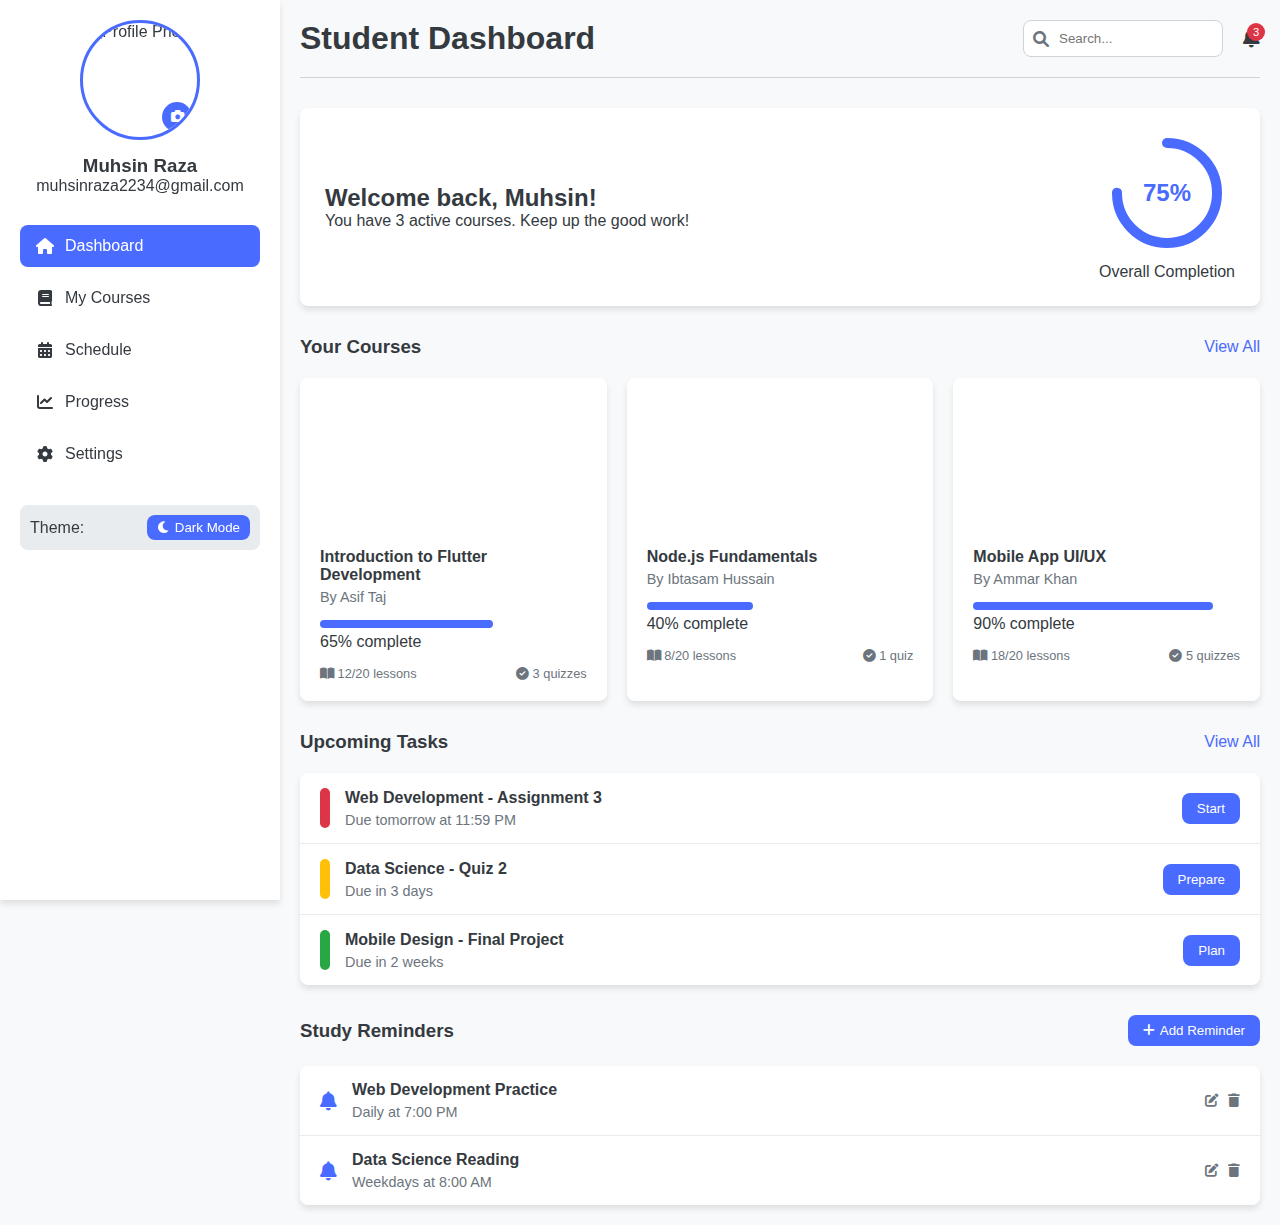
==== index.html @ 2ef0498f "first commit" ====
<!DOCTYPE html>
<html lang="en">
<head>
    <meta charset="UTF-8">
    <meta name="viewport" content="width=device-width, initial-scale=1.0">
    <title>EduTrack - Student Dashboard</title>
    <link rel="stylesheet" href="https://cdnjs.cloudflare.com/ajax/libs/font-awesome/6.0.0-beta3/css/all.min.css">
    <link rel="stylesheet" href="styles.css">
</head>
<body>
    <div class="dashboard-container">
        <!-- Sidebar Navigation -->
        <aside class="sidebar">
            <div class="sidebar-header">
                <div class="profile-section">
                    <div class="profile-photo-container">
                        <img id="profile-photo" src="https://upload.wikimedia.org/wikipedia/commons/thumb/b/b5/Windows_10_Default_Profile_Picture.svg/2048px-Windows_10_Default_Profile_Picture.svg.png" alt="Profile Photo">
                        <input type="file" id="photo-upload" accept="image/*" style="display: none;">
                        <button id="upload-btn" class="upload-btn"><i class="fas fa-camera"></i></button>
                    </div>
                    <h3 id="student-name">Muhsin Raza</h3>
                    <p id="student-email">muhsinraza2234@gmail.com</p>
                </div>
            </div>
            <nav class="sidebar-nav">
                <ul>
                    <li class="active"><a href="#"><i class="fas fa-home"></i> Dashboard</a></li>
                    <li><a href="#"><i class="fas fa-book"></i> My Courses</a></li>
                    <li><a href="#"><i class="fas fa-calendar-alt"></i> Schedule</a></li>
                    <li><a href="#"><i class="fas fa-chart-line"></i> Progress</a></li>
                    <li><a href="#"><i class="fas fa-cog"></i> Settings</a></li>
                </ul>
            </nav>
            <div class="theme-switcher">
                <span>Theme:</span>
                <button id="theme-toggle" class="theme-toggle-btn">
                    <i class="fas fa-moon"></i> Dark Mode
                </button>
            </div>
        </aside>

        <!-- Main Content Area -->
        <main class="main-content">
            <header class="main-header">
                <h1>Student Dashboard</h1>
                <div class="header-actions">
                    <div class="search-box">
                        <input type="text" placeholder="Search...">
                        <i class="fas fa-search"></i>
                    </div>
                    <div class="notification-bell">
                        <i class="fas fa-bell"></i>
                        <span class="notification-count">3</span>
                    </div>
                </div>
            </header>

            <div class="dashboard-content">
                <!-- Welcome Banner -->
                <section class="welcome-banner">
                    <div class="welcome-text">
                        <h2>Welcome back, Muhsin!</h2>
                        <p>You have 3 active courses. Keep up the good work!</p>
                    </div>
                    <div class="overall-progress">
                        <div class="progress-circle" data-progress="75">
                            <svg class="progress-ring" width="120" height="120">
                                <circle class="progress-ring-circle" stroke-width="10" fill="transparent" r="50" cx="60" cy="60"/>
                            </svg>
                            <div class="progress-text">75%</div>
                        </div>
                        <p>Overall Completion</p>
                    </div>
                </section>

                <!-- Enrolled Courses Section -->
                <section class="courses-section">
                    <div class="section-header">
                        <h3>Your Courses</h3>
                        <a href="#" class="view-all">View All</a>
                    </div>
                    <div class="courses-grid">
                        <div class="course-card">
                            <div class="course-image" style="background-image: url('https://learnonline.pk/wp-content/uploads/2024/02/Flutter-Course-by-asif-taj.png')"></div>
                            <div class="course-info">
                                <h4>Introduction to Flutter Development</h4>
                                <p class="instructor">By Asif Taj</p>
                                <div class="progress-container">
                                    <div class="progress-bar" style="width: 65%"></div>
                                    <span>65% complete</span>
                                </div>
                                <div class="course-stats">
                                    <span><i class="fas fa-book-open"></i> 12/20 lessons</span>
                                    <span><i class="fas fa-check-circle"></i> 3 quizzes</span>
                                </div>
                            </div>
                        </div>
                        <div class="course-card">
                            <div class="course-image" style="background-image: url('https://www.digitalotters.com/wp-content/uploads/2024/06/Node.js-Logo.webp')"></div>
                            <div class="course-info">
                                <h4>Node.js Fundamentals</h4>
                                <p class="instructor">By Ibtasam Hussain</p>
                                <div class="progress-container">
                                    <div class="progress-bar" style="width: 40%"></div>
                                    <span>40% complete</span>
                                </div>
                                <div class="course-stats">
                                    <span><i class="fas fa-book-open"></i> 8/20 lessons</span>
                                    <span><i class="fas fa-check-circle"></i> 1 quiz</span>
                                </div>
                            </div>
                        </div>
                        <div class="course-card">
                            <div class="course-image" style="background-image: url('https://miro.medium.com/v2/resize:fit:1100/format:webp/1*1xzUd1enzX3l-S4S26iKxA.png')"></div>
                            <div class="course-info">
                                <h4>Mobile App UI/UX</h4>
                                <p class="instructor">By Ammar Khan</p>
                                <div class="progress-container">
                                    <div class="progress-bar" style="width: 90%"></div>
                                    <span>90% complete</span>
                                </div>
                                <div class="course-stats">
                                    <span><i class="fas fa-book-open"></i> 18/20 lessons</span>
                                    <span><i class="fas fa-check-circle"></i> 5 quizzes</span>
                                </div>
                            </div>
                        </div>
                    </div>
                </section>

                <!-- Upcoming Tasks Section -->
                <section class="tasks-section">
                    <div class="section-header">
                        <h3>Upcoming Tasks</h3>
                        <a href="#" class="view-all">View All</a>
                    </div>
                    <div class="tasks-list">
                        <div class="task-item">
                            <div class="task-priority high"></div>
                            <div class="task-details">
                                <h4>Web Development - Assignment 3</h4>
                                <p>Due tomorrow at 11:59 PM</p>
                            </div>
                            <button class="task-action">Start</button>
                        </div>
                        <div class="task-item">
                            <div class="task-priority medium"></div>
                            <div class="task-details">
                                <h4>Data Science - Quiz 2</h4>
                                <p>Due in 3 days</p>
                            </div>
                            <button class="task-action">Prepare</button>
                        </div>
                        <div class="task-item">
                            <div class="task-priority low"></div>
                            <div class="task-details">
                                <h4>Mobile Design - Final Project</h4>
                                <p>Due in 2 weeks</p>
                            </div>
                            <button class="task-action">Plan</button>
                        </div>
                    </div>
                </section>

                <!-- Study Reminders Section -->
                <section class="reminders-section">
                    <div class="section-header">
                        <h3>Study Reminders</h3>
                        <button id="add-reminder" class="add-btn"><i class="fas fa-plus"></i> Add Reminder</button>
                    </div>
                    <div class="reminders-list">
                        <div class="reminder-item">
                            <i class="fas fa-bell reminder-icon"></i>
                            <div class="reminder-details">
                                <h4>Web Development Practice</h4>
                                <p>Daily at 7:00 PM</p>
                            </div>
                            <div class="reminder-actions">
                                <button class="edit-btn"><i class="fas fa-edit"></i></button>
                                <button class="delete-btn"><i class="fas fa-trash"></i></button>
                            </div>
                        </div>
                        <div class="reminder-item">
                            <i class="fas fa-bell reminder-icon"></i>
                            <div class="reminder-details">
                                <h4>Data Science Reading</h4>
                                <p>Weekdays at 8:00 AM</p>
                            </div>
                            <div class="reminder-actions">
                                <button class="edit-btn"><i class="fas fa-edit"></i></button>
                                <button class="delete-btn"><i class="fas fa-trash"></i></button>
                            </div>
                        </div>
                    </div>
                </section>
            </div>
        </main>
    </div>

    <!-- Add Reminder Modal -->
    <div id="reminder-modal" class="modal">
        <div class="modal-content">
            <span class="close-modal">&times;</span>
            <h3>Add New Reminder</h3>
            <form id="reminder-form">
                <div class="form-group">
                    <label for="reminder-title">Title</label>
                    <input type="text" id="reminder-title" required>
                </div>
                <div class="form-group">
                    <label for="reminder-time">Time</label>
                    <input type="time" id="reminder-time" required>
                </div>
                <div class="form-group">
                    <label for="reminder-days">Repeat</label>
                    <select id="reminder-days">
                        <option value="once">Once</option>
                        <option value="daily">Daily</option>
                        <option value="weekdays">Weekdays</option>
                        <option value="weekly">Weekly</option>
                    </select>
                </div>
                <button type="submit" class="submit-btn">Save Reminder</button>
            </form>
        </div>
    </div>

    <script src="script.js"></script>
</body>
</html>
---- styles.css ----
/* Base Styles */
:root {
    --primary-color: #4a6bff;
    --secondary-color: #6c757d;
    --success-color: #28a745;
    --danger-color: #dc3545;
    --warning-color: #ffc107;
    --info-color: #17a2b8;
    --light-color: #f8f9fa;
    --dark-color: #343a40;
    --white: #ffffff;
    --gray-light: #e9ecef;
    --gray-medium: #ced4da;
    --gray-dark: #6c757d;
    --sidebar-width: 280px;
    --header-height: 80px;
    --border-radius: 8px;
    --box-shadow: 0 4px 6px rgba(0, 0, 0, 0.1);
    --transition: all 0.3s ease;
}

/* Dark Theme Variables */
[data-theme="dark"] {
    --primary-color: #5d7aff;
    --secondary-color: #6c757d;
    --light-color: #343a40;
    --dark-color: #f8f9fa;
    --white: #212529;
    --gray-light: #495057;
    --gray-medium: #6c757d;
    --gray-dark: #e9ecef;
    --box-shadow: 0 4px 6px rgba(0, 0, 0, 0.3);
}

* {
    margin: 0;
    padding: 0;
    box-sizing: border-box;
    font-family: 'Segoe UI', Tahoma, Geneva, Verdana, sans-serif;
}

body {
    background-color: var(--light-color);
    color: var(--dark-color);
    transition: var(--transition);
}

.dashboard-container {
    display: flex;
    min-height: 100vh;
}

/* Sidebar Styles */
.sidebar {
    width: var(--sidebar-width);
    background-color: var(--white);
    color: var(--dark-color);
    padding: 20px;
    box-shadow: var(--box-shadow);
    transition: var(--transition);
    position: fixed;
    height: 100vh;
    z-index: 100;
}

.sidebar-header {
    margin-bottom: 30px;
}

.profile-section {
    text-align: center;
}

.profile-photo-container {
    position: relative;
    width: 120px;
    height: 120px;
    margin: 0 auto 15px;
    border-radius: 50%;
    overflow: hidden;
    border: 3px solid var(--primary-color);
}

#profile-photo {
    width: 100%;
    height: 100%;
    object-fit: cover;
}

.upload-btn {
    position: absolute;
    bottom: 5px;
    right: 5px;
    background-color: var(--primary-color);
    color: var(--white);
    border: none;
    width: 30px;
    height: 30px;
    border-radius: 50%;
    cursor: pointer;
    display: flex;
    align-items: center;
    justify-content: center;
    transition: var(--transition);
}

.upload-btn:hover {
    background-color: var(--dark-color);
}

.sidebar-nav ul {
    list-style: none;
}

.sidebar-nav li {
    margin-bottom: 10px;
}

.sidebar-nav a {
    display: flex;
    align-items: center;
    padding: 12px 15px;
    color: var(--dark-color);
    text-decoration: none;
    border-radius: var(--border-radius);
    transition: var(--transition);
}

.sidebar-nav a i {
    margin-right: 10px;
    width: 20px;
    text-align: center;
}

.sidebar-nav li.active a,
.sidebar-nav a:hover {
    background-color: var(--primary-color);
    color: var(--white);
}

.theme-switcher {
    margin-top: 30px;
    display: flex;
    align-items: center;
    justify-content: space-between;
    padding: 10px;
    background-color: var(--gray-light);
    border-radius: var(--border-radius);
}

.theme-toggle-btn {
    background-color: var(--primary-color);
    color: var(--white);
    border: none;
    padding: 5px 10px;
    border-radius: var(--border-radius);
    cursor: pointer;
    display: flex;
    align-items: center;
    transition: var(--transition);
}

.theme-toggle-btn i {
    margin-right: 5px;
}

.theme-toggle-btn:hover {
    opacity: 0.9;
}

/* Main Content Styles */
.main-content {
    flex: 1;
    margin-left: var(--sidebar-width);
    padding: 20px;
    transition: var(--transition);
}

.main-header {
    display: flex;
    justify-content: space-between;
    align-items: center;
    margin-bottom: 30px;
    padding-bottom: 20px;
    border-bottom: 1px solid var(--gray-medium);
}

.header-actions {
    display: flex;
    align-items: center;
    gap: 20px;
}

.search-box {
    position: relative;
}

.search-box input {
    padding: 10px 15px 10px 35px;
    border-radius: var(--border-radius);
    border: 1px solid var(--gray-medium);
    background-color: var(--white);
    color: var(--dark-color);
    width: 200px;
    transition: var(--transition);
}

.search-box i {
    position: absolute;
    left: 10px;
    top: 50%;
    transform: translateY(-50%);
    color: var(--gray-dark);
}

.notification-bell {
    position: relative;
    cursor: pointer;
}

.notification-bell i {
    font-size: 1.2rem;
    color: var(--dark-color);
}

.notification-count {
    position: absolute;
    top: -5px;
    right: -5px;
    background-color: var(--danger-color);
    color: var(--white);
    border-radius: 50%;
    width: 18px;
    height: 18px;
    font-size: 0.7rem;
    display: flex;
    align-items: center;
    justify-content: center;
}

/* Dashboard Content Sections */
.welcome-banner {
    display: flex;
    justify-content: space-between;
    align-items: center;
    background-color: var(--white);
    padding: 25px;
    border-radius: var(--border-radius);
    margin-bottom: 30px;
    box-shadow: var(--box-shadow);
}

.overall-progress {
    text-align: center;
}

.progress-circle {
    position: relative;
    width: 120px;
    height: 120px;
    margin: 0 auto 10px;
}

.progress-ring circle {
    stroke: var(--primary-color);
    stroke-linecap: round;
    transform: rotate(-90deg);
    transform-origin: 50% 50%;
    transition: stroke-dashoffset 0.5s ease;
}

.progress-text {
    position: absolute;
    top: 50%;
    left: 50%;
    transform: translate(-50%, -50%);
    font-size: 1.5rem;
    font-weight: bold;
    color: var(--primary-color);
}

.section-header {
    display: flex;
    justify-content: space-between;
    align-items: center;
    margin-bottom: 20px;
}

.view-all {
    color: var(--primary-color);
    text-decoration: none;
    font-weight: 500;
    transition: var(--transition);
}

.view-all:hover {
    text-decoration: underline;
}

.add-btn {
    background-color: var(--primary-color);
    color: var(--white);
    border: none;
    padding: 8px 15px;
    border-radius: var(--border-radius);
    cursor: pointer;
    display: flex;
    align-items: center;
    gap: 5px;
    transition: var(--transition);
}

.add-btn:hover {
    opacity: 0.9;
}

/* Courses Grid */
.courses-grid {
    display: grid;
    grid-template-columns: repeat(auto-fill, minmax(300px, 1fr));
    gap: 20px;
    margin-bottom: 30px;
}

.course-card {
    background-color: var(--white);
    border-radius: var(--border-radius);
    overflow: hidden;
    box-shadow: var(--box-shadow);
    transition: var(--transition);
}

.course-card:hover {
    transform: translateY(-5px);
    box-shadow: 0 10px 20px rgba(0, 0, 0, 0.1);
}

.course-image {
    height: 150px;
    background-size: cover;
    background-position: center;
}

.course-info {
    padding: 20px;
}

.course-info h4 {
    margin-bottom: 5px;
    color: var(--dark-color);
}

.instructor {
    color: var(--gray-dark);
    font-size: 0.9rem;
    margin-bottom: 15px;
}

.progress-container {
    margin-bottom: 15px;
}

.progress-bar {
    height: 8px;
    background-color: var(--primary-color);
    border-radius: 4px;
    margin-bottom: 5px;
}

.course-stats {
    display: flex;
    justify-content: space-between;
    color: var(--gray-dark);
    font-size: 0.8rem;
}

/* Tasks List */
.tasks-list {
    background-color: var(--white);
    border-radius: var(--border-radius);
    overflow: hidden;
    box-shadow: var(--box-shadow);
    margin-bottom: 30px;
}

.task-item {
    display: flex;
    align-items: center;
    padding: 15px 20px;
    border-bottom: 1px solid var(--gray-light);
    transition: var(--transition);
}

.task-item:last-child {
    border-bottom: none;
}

.task-item:hover {
    background-color: rgba(74, 107, 255, 0.05);
}

.task-priority {
    width: 10px;
    height: 40px;
    border-radius: 5px;
    margin-right: 15px;
}

.task-priority.high {
    background-color: var(--danger-color);
}

.task-priority.medium {
    background-color: var(--warning-color);
}

.task-priority.low {
    background-color: var(--success-color);
}

.task-details {
    flex: 1;
}

.task-details h4 {
    margin-bottom: 5px;
    color: var(--dark-color);
}

.task-details p {
    color: var(--gray-dark);
    font-size: 0.9rem;
}

.task-action {
    background-color: var(--primary-color);
    color: var(--white);
    border: none;
    padding: 8px 15px;
    border-radius: var(--border-radius);
    cursor: pointer;
    transition: var(--transition);
}

.task-action:hover {
    opacity: 0.9;
}

/* Reminders List */
.reminders-list {
    background-color: var(--white);
    border-radius: var(--border-radius);
    overflow: hidden;
    box-shadow: var(--box-shadow);
}

.reminder-item {
    display: flex;
    align-items: center;
    padding: 15px 20px;
    border-bottom: 1px solid var(--gray-light);
}

.reminder-item:last-child {
    border-bottom: none;
}

.reminder-icon {
    color: var(--primary-color);
    font-size: 1.2rem;
    margin-right: 15px;
}

.reminder-details {
    flex: 1;
}

.reminder-details h4 {
    margin-bottom: 5px;
    color: var(--dark-color);
}

.reminder-details p {
    color: var(--gray-dark);
    font-size: 0.9rem;
}

.reminder-actions {
    display: flex;
    gap: 10px;
}

.edit-btn, .delete-btn {
    background: none;
    border: none;
    cursor: pointer;
    color: var(--gray-dark);
    transition: var(--transition);
}

.edit-btn:hover {
    color: var(--primary-color);
}

.delete-btn:hover {
    color: var(--danger-color);
}

/* Modal Styles */
.modal {
    display: none;
    position: fixed;
    top: 0;
    left: 0;
    width: 100%;
    height: 100%;
    background-color: rgba(0, 0, 0, 0.5);
    z-index: 1000;
    justify-content: center;
    align-items: center;
}

.modal-content {
    background-color: var(--white);
    padding: 25px;
    border-radius: var(--border-radius);
    width: 100%;
    max-width: 500px;
    position: relative;
}

.close-modal {
    position: absolute;
    top: 15px;
    right: 15px;
    font-size: 1.5rem;
    cursor: pointer;
    color: var(--gray-dark);
}

.close-modal:hover {
    color: var(--dark-color);
}

.form-group {
    margin-bottom: 20px;
}

.form-group label {
    display: block;
    margin-bottom: 8px;
    font-weight: 500;
    color: var(--dark-color);
}

.form-group input,
.form-group select {
    width: 100%;
    padding: 10px 15px;
    border-radius: var(--border-radius);
    border: 1px solid var(--gray-medium);
    background-color: var(--white);
    color: var(--dark-color);
}

.submit-btn {
    background-color: var(--primary-color);
    color: var(--white);
    border: none;
    padding: 10px 20px;
    border-radius: var(--border-radius);
    cursor: pointer;
    width: 100%;
    font-weight: 500;
    transition: var(--transition);
}

.submit-btn:hover {
    opacity: 0.9;
}

/* Responsive Styles */
@media (max-width: 992px) {
    .sidebar {
        width: 250px;
    }
    .main-content {
        margin-left: 250px;
    }
}

@media (max-width: 768px) {
    .dashboard-container {
        flex-direction: column;
    }
    .sidebar {
        width: 100%;
        height: auto;
        position: relative;
        padding: 15px;
    }
    .main-content {
        margin-left: 0;
        padding: 15px;
    }
    .courses-grid {
        grid-template-columns: 1fr;
    }
    .welcome-banner {
        flex-direction: column;
        text-align: center;
    }
    .overall-progress {
        margin-top: 20px;
    }
    .header-actions {
        gap: 10px;
    }
    .search-box input {
        width: 150px;
    }
}

@media (max-width: 576px) {
    .sidebar-nav a {
        padding: 10px;
        font-size: 0.9rem;
    }
    .theme-switcher {
        flex-direction: column;
        gap: 10px;
    }
    .main-header {
        flex-direction: column;
        align-items: flex-start;
        gap: 15px;
    }
    .header-actions {
        width: 100%;
        justify-content: space-between;
    }
    .search-box input {
        width: 100%;
    }
}
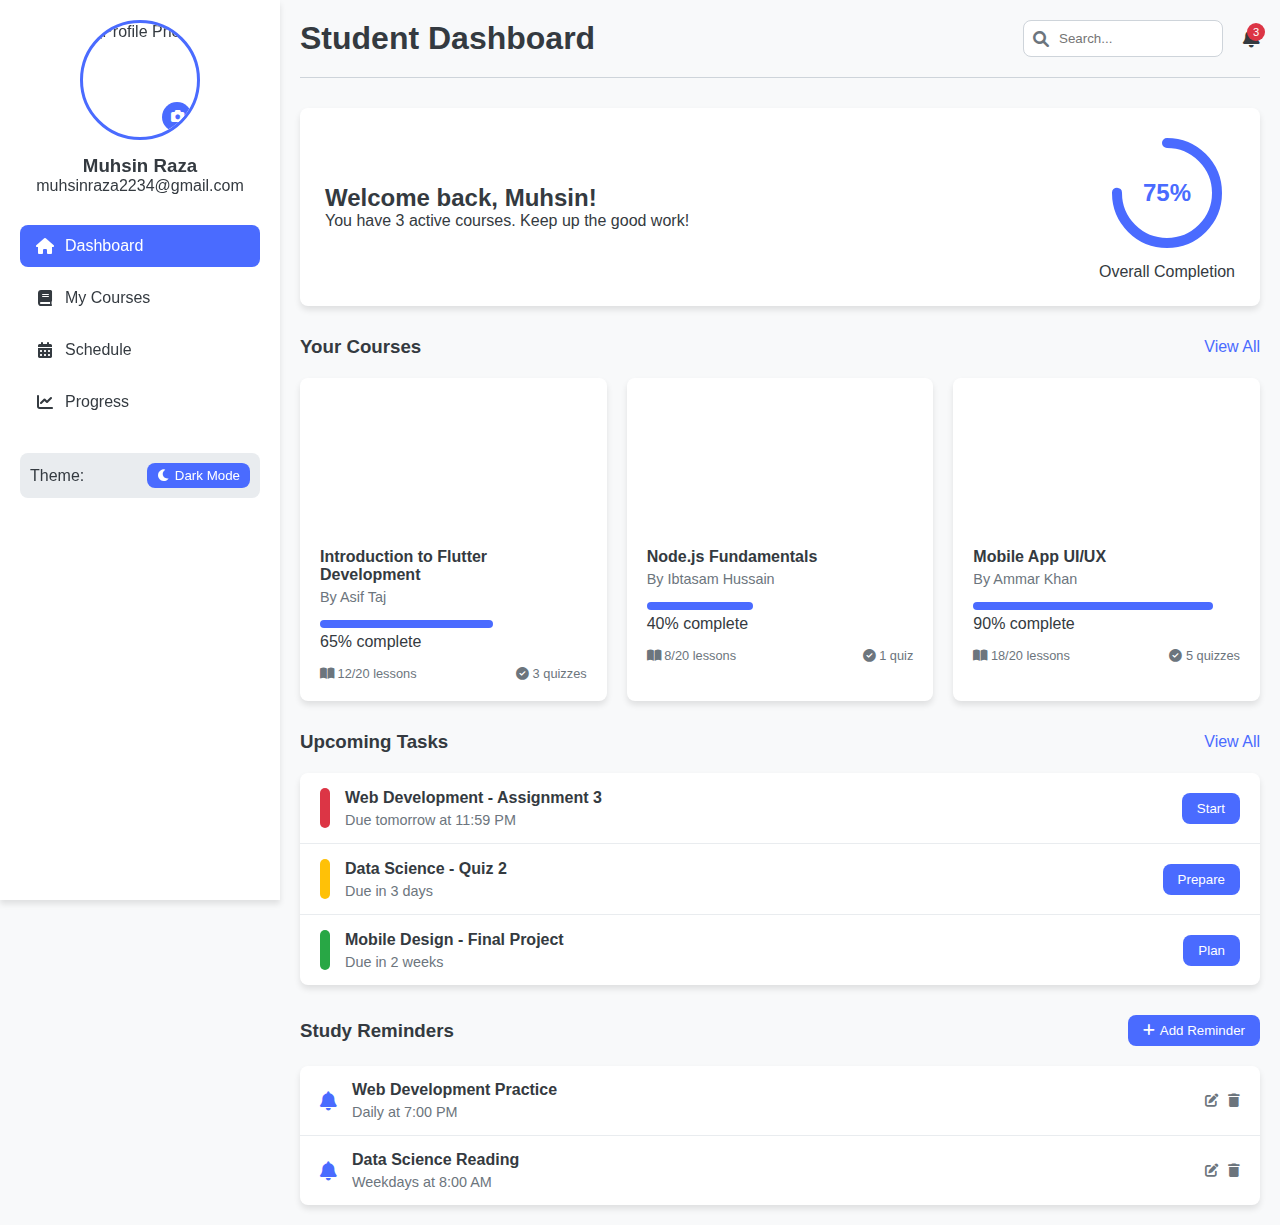
==== commit 63f746b4: "seperate pages for sidebar added." ====
--- a/index.html
+++ b/index.html
@@ -24,11 +24,11 @@
             </div>
             <nav class="sidebar-nav">
                 <ul>
-                    <li class="active"><a href="#"><i class="fas fa-home"></i> Dashboard</a></li>
-                    <li><a href="#"><i class="fas fa-book"></i> My Courses</a></li>
-                    <li><a href="#"><i class="fas fa-calendar-alt"></i> Schedule</a></li>
-                    <li><a href="#"><i class="fas fa-chart-line"></i> Progress</a></li>
-                    <li><a href="#"><i class="fas fa-cog"></i> Settings</a></li>
+                    <li class="active"><a href="index.html"><i class="fas fa-home"></i> Dashboard</a></li>
+                    <li><a href="courses.html"><i class="fas fa-book"></i> My Courses</a></li>
+                    <li><a href="schedule.html"><i class="fas fa-calendar-alt"></i> Schedule</a></li>
+                    <li><a href="progress.html"><i class="fas fa-chart-line"></i> Progress</a></li>
+                    <!-- <li><a href="settings.html"><i class="fas fa-cog"></i> Settings</a></li> -->
                 </ul>
             </nav>
             <div class="theme-switcher">
@@ -81,7 +81,7 @@
                     </div>
                     <div class="courses-grid">
                         <div class="course-card">
-                            <div class="course-image" style="background-image: url('https://learnonline.pk/wp-content/uploads/2024/02/Flutter-Course-by-asif-taj.png')"></div>
+                            <div class="course-image" style="background-image: url('https://miro.medium.com/v2/resize:fit:4800/format:webp/1*NI8AIcFsVNXmfkck_onwkg.png')"></div>
                             <div class="course-info">
                                 <h4>Introduction to Flutter Development</h4>
                                 <p class="instructor">By Asif Taj</p>
--- a/styles.css
+++ b/styles.css
@@ -643,3 +643,522 @@
         width: 100%;
     }
 }
+
+/* Progress Page - Enhanced Styles */
+.progress-overview {
+    margin-bottom: 2rem;
+}
+
+.overview-cards {
+    display: grid;
+    grid-template-columns: repeat(auto-fit, minmax(220px, 1fr));
+    gap: 1.5rem;
+    margin-bottom: 2.5rem;
+}
+
+.overview-card {
+    background-color: var(--white);
+    padding: 1.5rem;
+    border-radius: var(--border-radius);
+    box-shadow: var(--box-shadow);
+    display: flex;
+    align-items: center;
+    transition: all 0.3s cubic-bezier(0.25, 0.8, 0.25, 1);
+    border: 1px solid rgba(0, 0, 0, 0.05);
+}
+
+.overview-card:hover {
+    transform: translateY(-5px);
+    box-shadow: 0 10px 20px rgba(0, 0, 0, 0.1);
+}
+
+.overview-icon {
+    font-size: 1.5rem;
+    color: var(--primary-color);
+    margin-right: 1rem;
+    width: 3.5rem;
+    height: 3.5rem;
+    background-color: rgba(74, 107, 255, 0.08);
+    border-radius: 50%;
+    display: flex;
+    align-items: center;
+    justify-content: center;
+    flex-shrink: 0;
+}
+
+.overview-info h3 {
+    font-size: 0.95rem;
+    color: var(--gray-dark);
+    margin-bottom: 0.5rem;
+    font-weight: 500;
+}
+
+.big-number {
+    font-size: 2rem;
+    font-weight: 700;
+    color: var(--dark-color);
+    line-height: 1;
+}
+
+/* Charts Section - Enhanced */
+.progress-charts {
+    display: grid;
+    grid-template-columns: repeat(auto-fit, minmax(420px, 1fr));
+    gap: 1.5rem;
+    margin-bottom: 2.5rem;
+}
+
+.chart-container {
+    background-color: var(--white);
+    padding: 1.5rem;
+    border-radius: var(--border-radius);
+    box-shadow: var(--box-shadow);
+    transition: all 0.3s ease;
+}
+
+.chart-container:hover {
+    transform: translateY(-3px);
+    box-shadow: 0 8px 16px rgba(0, 0, 0, 0.1);
+}
+
+.chart-container h3 {
+    margin-bottom: 1.2rem;
+    color: var(--dark-color);
+    font-size: 1.2rem;
+    font-weight: 600;
+    display: flex;
+    align-items: center;
+}
+
+.chart-container h3::before {
+    content: "";
+    display: inline-block;
+    width: 8px;
+    height: 8px;
+    border-radius: 50%;
+    background-color: var(--primary-color);
+    margin-right: 0.6rem;
+}
+
+.chart {
+    height: 280px;
+    border-radius: 8px;
+    overflow: hidden;
+    position: relative;
+    background-color: #f9fafb;
+    border: 1px solid rgba(0, 0, 0, 0.05);
+}
+
+.chart img {
+    width: 100%;
+    height: 100%;
+    object-fit: contain;
+    padding: 1rem;
+    transition: transform 0.3s ease;
+}
+
+.chart:hover img {
+    transform: scale(1.02);
+}
+
+/* Badges Section - Enhanced */
+.badges-section {
+    background-color: var(--white);
+    padding: 1.5rem;
+    border-radius: var(--border-radius);
+    box-shadow: var(--box-shadow);
+    margin-bottom: 2rem;
+}
+
+.badges-section h3 {
+    margin-bottom: 1.5rem;
+    color: var(--dark-color);
+    font-size: 1.2rem;
+    font-weight: 600;
+    position: relative;
+    padding-bottom: 0.5rem;
+}
+
+.badges-section h3::after {
+    content: "";
+    position: absolute;
+    bottom: 0;
+    left: 0;
+    width: 40px;
+    height: 3px;
+    background-color: var(--primary-color);
+    border-radius: 3px;
+}
+
+.badges-grid {
+    display: grid;
+    grid-template-columns: repeat(auto-fit, minmax(260px, 1fr));
+    gap: 1.5rem;
+}
+
+.badge-item {
+    text-align: center;
+    padding: 1.5rem;
+    border-radius: var(--border-radius);
+    background-color: var(--white);
+    box-shadow: 0 2px 8px rgba(0, 0, 0, 0.05);
+    transition: all 0.3s cubic-bezier(0.25, 0.8, 0.25, 1);
+    border: 1px solid rgba(0, 0, 0, 0.05);
+}
+
+.badge-item:hover {
+    transform: translateY(-5px);
+    box-shadow: 0 10px 20px rgba(0, 0, 0, 0.1);
+}
+
+.badge-icon {
+    width: 70px;
+    height: 70px;
+    border-radius: 50%;
+    margin: 0 auto 1rem;
+    display: flex;
+    align-items: center;
+    justify-content: center;
+    font-size: 1.8rem;
+    box-shadow: 0 4px 12px rgba(0, 0, 0, 0.1);
+}
+
+.badge-icon.gold {
+    background: linear-gradient(135deg, #FFD700, #FFC000);
+    color: #7a5c00;
+}
+
+.badge-icon.silver {
+    background: linear-gradient(135deg, #C0C0C0, #A0A0A0);
+    color: #505050;
+}
+
+.badge-icon.bronze {
+    background: linear-gradient(135deg, #CD7F32, #B56C28);
+    color: #4a2e0f;
+}
+
+.badge-item h4 {
+    margin-bottom: 0.5rem;
+    color: var(--dark-color);
+    font-size: 1.1rem;
+    font-weight: 600;
+}
+
+.badge-item p {
+    color: var(--gray-dark);
+    font-size: 0.9rem;
+    line-height: 1.4;
+}
+
+/* Schedule Page - Enhanced Styles */
+.weekly-schedule {
+    background-color: var(--white);
+    border-radius: var(--border-radius);
+    box-shadow: var(--box-shadow);
+    overflow: hidden;
+    border: 1px solid rgba(0, 0, 0, 0.05);
+}
+
+.week-days {
+    display: grid;
+    grid-template-columns: repeat(7, 1fr);
+    background: linear-gradient(135deg, var(--primary-color), #3a56ff);
+    color: var(--white);
+}
+
+.day-header {
+    padding: 1rem;
+    text-align: center;
+    border-right: 1px solid rgba(255, 255, 255, 0.1);
+    transition: all 0.2s ease;
+}
+
+.day-header:hover {
+    background-color: rgba(255, 255, 255, 0.1);
+}
+
+.day-header:last-child {
+    border-right: none;
+}
+
+.day-name {
+    font-weight: 500;
+    margin-bottom: 0.3rem;
+    font-size: 0.85rem;
+    text-transform: uppercase;
+    letter-spacing: 0.5px;
+    opacity: 0.9;
+}
+
+.day-date {
+    font-size: 1.3rem;
+    font-weight: 600;
+}
+
+.schedule-grid {
+    display: grid;
+    grid-template-columns: repeat(7, 1fr);
+    min-height: 400px;
+}
+
+.day-events {
+    padding: 0.8rem;
+    border-right: 1px solid var(--gray-light);
+    border-bottom: 1px solid var(--gray-light);
+    min-height: 120px;
+    background-color: rgba(0, 0, 0, 0.01);
+}
+
+.day-events:nth-child(7n) {
+    border-right: none;
+}
+
+.event-item {
+    background-color: var(--white);
+    padding: 0.8rem;
+    margin-bottom: 0.8rem;
+    border-radius: 8px;
+    border-left: 4px solid var(--primary-color);
+    box-shadow: 0 2px 6px rgba(0, 0, 0, 0.03);
+    transition: all 0.2s ease;
+    cursor: pointer;
+    position: relative;
+    overflow: hidden;
+}
+
+.event-item::before {
+    content: "";
+    position: absolute;
+    top: 0;
+    left: 0;
+    width: 100%;
+    height: 100%;
+    background: linear-gradient(to right, rgba(255,255,255,0.1), rgba(255,255,255,0));
+    z-index: 0;
+}
+
+.event-item:hover {
+    transform: translateY(-2px);
+    box-shadow: 0 5px 12px rgba(0, 0, 0, 0.08);
+}
+
+.event-time {
+    display: block;
+    font-size: 0.75rem;
+    color: var(--gray-dark);
+    margin-bottom: 0.3rem;
+    font-weight: 500;
+}
+
+.event-item h4 {
+    font-size: 0.9rem;
+    margin-bottom: 0.2rem;
+    color: var(--dark-color);
+    font-weight: 600;
+    position: relative;
+    z-index: 1;
+}
+
+.event-item p {
+    font-size: 0.8rem;
+    color: var(--gray-dark);
+    position: relative;
+    z-index: 1;
+}
+
+.event-item.lecture {
+    border-left-color: #4CAF50;
+    background-color: rgba(76, 175, 80, 0.05);
+}
+
+.event-item.assignment {
+    border-left-color: #2196F3;
+    background-color: rgba(33, 150, 243, 0.05);
+}
+
+.event-item.quiz {
+    border-left-color: #FF9800;
+    background-color: rgba(255, 152, 0, 0.05);
+}
+
+.event-item.meeting {
+    border-left-color: #9C27B0;
+    background-color: rgba(156, 39, 176, 0.05);
+}
+
+.event-item.personal {
+    border-left-color: #607D8B;
+    background-color: rgba(96, 125, 139, 0.05);
+}
+
+/* Responsive Adjustments */
+@media (max-width: 992px) {
+    .progress-charts {
+        grid-template-columns: 1fr;
+    }
+    
+    .week-days,
+    .schedule-grid {
+        grid-template-columns: 1fr;
+    }
+    
+    .day-header,
+    .day-events {
+        border-right: none;
+        border-bottom: 1px solid var(--gray-light);
+    }
+    
+    .day-events {
+        min-height: auto;
+    }
+    
+    .event-item {
+        max-width: 100%;
+    }
+}
+
+@media (max-width: 768px) {
+    .overview-cards {
+        grid-template-columns: repeat(2, 1fr);
+    }
+    
+    .badges-grid {
+        grid-template-columns: repeat(2, 1fr);
+    }
+    
+    .chart {
+        height: 240px;
+    }
+}
+
+@media (max-width: 576px) {
+    .overview-cards {
+        grid-template-columns: 1fr;
+    }
+    
+    .badges-grid {
+        grid-template-columns: 1fr;
+    }
+    
+    .overview-card {
+        flex-direction: row;
+        text-align: left;
+    }
+    
+    .overview-icon {
+        margin-right: 1rem;
+        margin-bottom: 0;
+    }
+    
+    .chart {
+        height: 200px;
+    }
+    
+    .day-header {
+        padding: 0.8rem 0.5rem;
+    }
+    
+    .day-date {
+        font-size: 1.1rem;
+    }
+}
+
+/* Animation for numbers */
+@keyframes countUp {
+    from { opacity: 0; transform: translateY(10px); }
+    to { opacity: 1; transform: translateY(0); }
+}
+
+.big-number {
+    animation: countUp 0.6s ease-out forwards;
+}
+
+/* Add smooth loading for charts */
+.chart {
+    position: relative;
+    min-height: 300px; /* Fixed height prevents layout shift */
+    background-color: #f8f9fa;
+    border-radius: 8px;
+    overflow: hidden;
+}
+
+.chart img {
+    width: 100%;
+    height: 100%;
+    object-fit: cover;
+    opacity: 0; /* Start invisible */
+    transition: opacity 0.5s ease;
+    position: absolute;
+    top: 0;
+    left: 0;
+}
+
+.chart img.loaded {
+    opacity: 1; /* Fade in when loaded */
+}
+
+/* Loading placeholder */
+.chart::before {
+    content: "";
+    position: absolute;
+    top: 0;
+    left: 0;
+    width: 100%;
+    height: 100%;
+    background: linear-gradient(90deg, #f0f0f0 25%, #e0e0e0 50%, #f0f0f0 75%);
+    background-size: 200% 100%;
+    animation: loading 1.5s infinite;
+    z-index: 1;
+}
+
+@keyframes loading {
+    0% { background-position: 200% 0; }
+    100% { background-position: -200% 0; }
+}
+
+/* Progress Chart Cards */
+.progress-charts {
+    display: grid;
+    grid-template-columns: repeat(auto-fit, minmax(300px, 1fr));
+    gap: 20px;
+    margin-bottom: 30px;
+}
+
+.chart-card {
+    background: var(--card-bg);
+    border-radius: 10px;
+    overflow: hidden;
+    box-shadow: 0 4px 6px rgba(0, 0, 0, 0.1);
+}
+
+.chart-image {
+    height: 200px;
+    background-size: cover;
+    background-position: center;
+    position: relative;
+}
+
+.chart-overlay {
+    position: absolute;
+    bottom: 0;
+    left: 0;
+    right: 0;
+    background: rgba(0, 0, 0, 0.6);
+    color: white;
+    padding: 15px;
+}
+
+.chart-overlay h3 {
+    margin: 0;
+    font-size: 1.2rem;
+}
+
+.chart-info {
+    padding: 15px;
+}
+
+.chart-info p {
+    margin: 0;
+    color: var(--text-secondary);
+}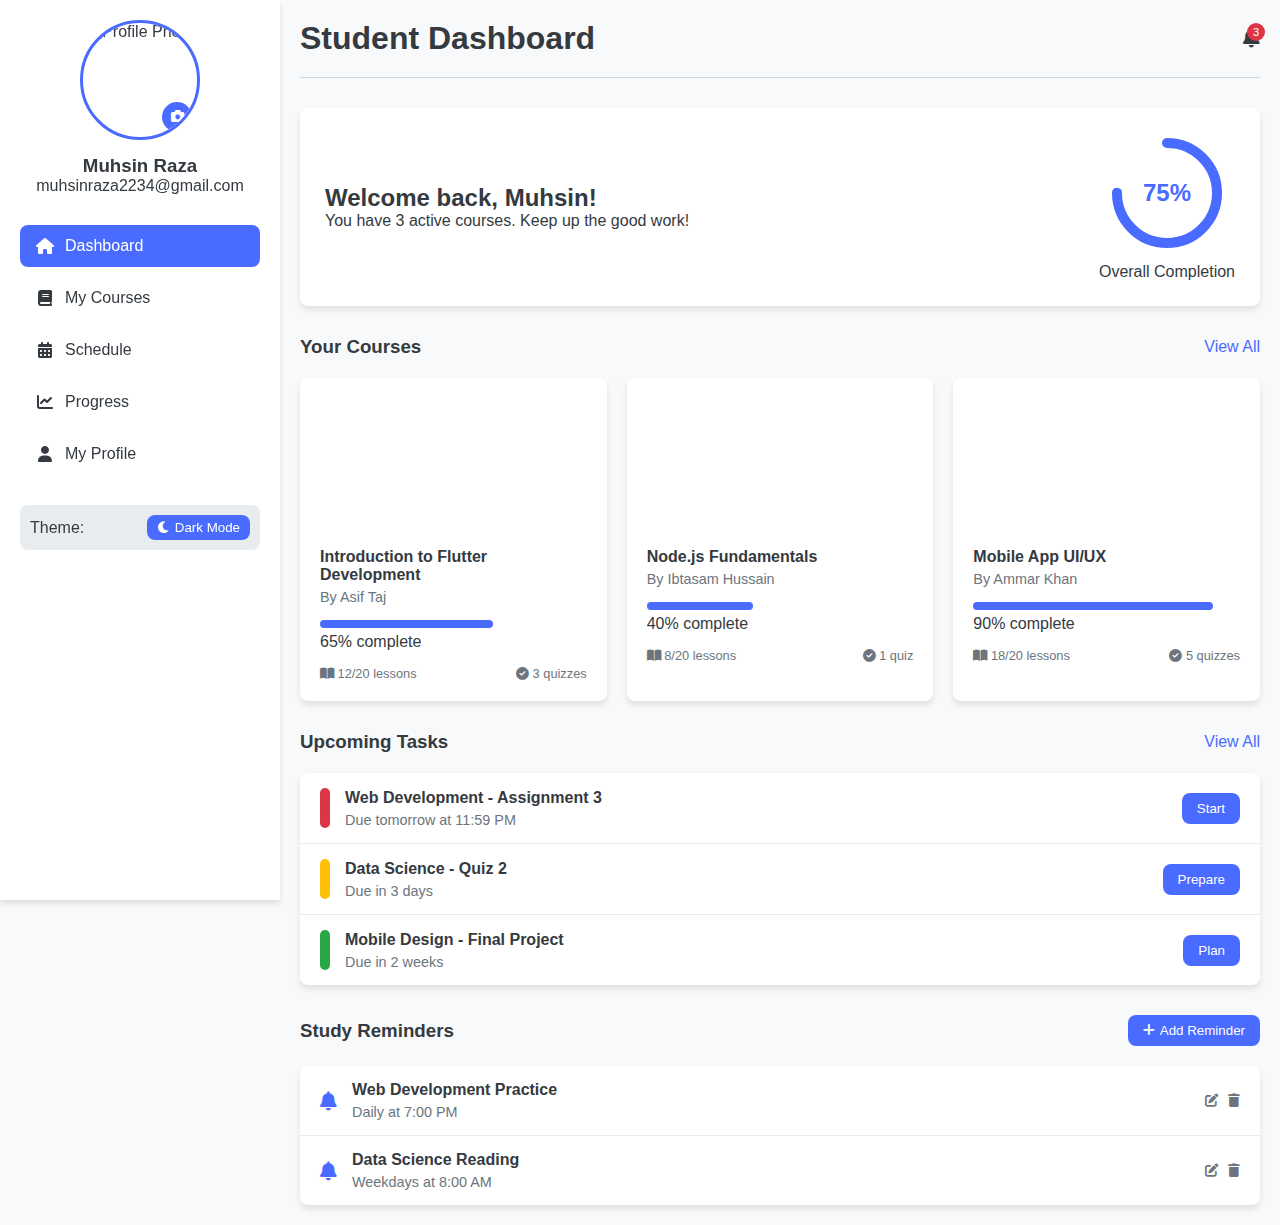
==== commit 8eae4bf9: "my prof , notification" ====
--- a/index.html
+++ b/index.html
@@ -28,6 +28,7 @@
                     <li><a href="courses.html"><i class="fas fa-book"></i> My Courses</a></li>
                     <li><a href="schedule.html"><i class="fas fa-calendar-alt"></i> Schedule</a></li>
                     <li><a href="progress.html"><i class="fas fa-chart-line"></i> Progress</a></li>
+                    <li><a href="profile.html"><i class="fas fa-user"></i> My Profile</a></li>
                     <!-- <li><a href="settings.html"><i class="fas fa-cog"></i> Settings</a></li> -->
                 </ul>
             </nav>
@@ -44,14 +45,10 @@
             <header class="main-header">
                 <h1>Student Dashboard</h1>
                 <div class="header-actions">
-                    <div class="search-box">
-                        <input type="text" placeholder="Search...">
-                        <i class="fas fa-search"></i>
-                    </div>
-                    <div class="notification-bell">
+                    <a href="notifications.html" class="notification-bell">
                         <i class="fas fa-bell"></i>
                         <span class="notification-count">3</span>
-                    </div>
+                    </a>
                 </div>
             </header>
 
--- a/styles.css
+++ b/styles.css
@@ -1161,4 +1161,369 @@
 .chart-info p {
     margin: 0;
     color: var(--text-secondary);
+}
+
+
+/* Notifications Page Styles */
+.notifications-filter {
+    display: flex;
+    gap: 10px;
+    margin-bottom: 20px;
+}
+
+.filter-btn {
+    padding: 8px 16px;
+    border: 1px solid #ddd;
+    border-radius: 20px;
+    background: #fff;
+    cursor: pointer;
+    font-size: 14px;
+    transition: all 0.3s ease;
+}
+
+.filter-btn.active {
+    background: var(--primary-color);
+    color: white;
+    border-color: var(--primary-color);
+}
+
+.filter-btn:hover {
+    background: #f5f5f5;
+}
+
+.notifications-list {
+    background: #fff;
+    border-radius: 10px;
+    box-shadow: 0 2px 10px rgba(0,0,0,0.05);
+    overflow: hidden;
+}
+
+.notification-item {
+    display: flex;
+    align-items: flex-start;
+    padding: 15px;
+    border-bottom: 1px solid #eee;
+    transition: background 0.3s ease;
+}
+
+.notification-item.unread {
+    background: #f8f9fe;
+}
+
+.notification-item:last-child {
+    border-bottom: none;
+}
+
+.notification-item:hover {
+    background: #f5f5f5;
+}
+
+.notification-icon {
+    margin-right: 15px;
+    font-size: 20px;
+    color: #666;
+    width: 40px;
+    height: 40px;
+    display: flex;
+    align-items: center;
+    justify-content: center;
+    border-radius: 50%;
+    background: #f0f0f0;
+}
+
+.notification-course {
+    color: #4e73df;
+}
+
+.notification-instructor {
+    color: #1cc88a;
+}
+
+.notification-complete {
+    color: #36b9cc;
+}
+
+.notification-alert {
+    color: #f6c23e;
+}
+
+.notification-community {
+    color: #e74a3b;
+}
+
+.notification-content {
+    flex: 1;
+}
+
+.notification-content h4 {
+    margin: 0 0 5px 0;
+    font-size: 16px;
+}
+
+.notification-content p {
+    margin: 0;
+    color: #666;
+    font-size: 14px;
+}
+
+.notification-time {
+    display: block;
+    margin-top: 5px;
+    font-size: 12px;
+    color: #999;
+}
+
+.notification-action {
+    background: none;
+    border: none;
+    color: #999;
+    cursor: pointer;
+    padding: 5px;
+    margin-left: 10px;
+}
+
+.notification-action:hover {
+    color: #555;
+}
+
+.pagination {
+    display: flex;
+    justify-content: center;
+    align-items: center;
+    margin-top: 30px;
+    gap: 20px;
+}
+
+.pagination-btn {
+    padding: 8px 16px;
+    border: 1px solid #ddd;
+    border-radius: 5px;
+    background: #fff;
+    cursor: pointer;
+    transition: all 0.3s ease;
+}
+
+.pagination-btn:hover:not(.disabled) {
+    background: #f5f5f5;
+}
+
+.pagination-btn.disabled {
+    opacity: 0.5;
+    cursor: not-allowed;
+}
+
+.pagination-info {
+    font-size: 14px;
+    color: #666;
+}
+
+
+
+/* Profile Page Styles */
+.profile-sections {
+    display: grid;
+    grid-template-columns: 1fr;
+    gap: 20px;
+}
+
+.profile-section-card {
+    background: #fff;
+    border-radius: 10px;
+    box-shadow: 0 2px 10px rgba(0,0,0,0.05);
+    padding: 20px;
+}
+
+.profile-section-card .section-header {
+    display: flex;
+    align-items: center;
+    margin-bottom: 20px;
+    padding-bottom: 10px;
+    border-bottom: 1px solid #eee;
+}
+
+.profile-section-card .section-header h3 {
+    margin: 0;
+    font-size: 18px;
+    display: flex;
+    align-items: center;
+}
+
+.profile-section-card .section-header i {
+    margin-right: 10px;
+    color: var(--primary-color);
+}
+
+.detail-row {
+    display: flex;
+    margin-bottom: 15px;
+}
+
+.detail-label {
+    font-weight: 600;
+    width: 120px;
+    color: #555;
+}
+
+.detail-value {
+    flex: 1;
+}
+
+.education-item, .experience-item {
+    margin-bottom: 25px;
+    padding-bottom: 25px;
+    border-bottom: 1px solid #f0f0f0;
+}
+
+.education-item:last-child, .experience-item:last-child {
+    border-bottom: none;
+    margin-bottom: 0;
+    padding-bottom: 0;
+}
+
+.education-header, .experience-header {
+    display: flex;
+    justify-content: space-between;
+    margin-bottom: 5px;
+}
+
+.education-header h4, .experience-header h4 {
+    margin: 0;
+    font-size: 16px;
+}
+
+.education-date, .experience-date {
+    color: #666;
+    font-size: 14px;
+}
+
+.education-institution, .experience-company {
+    font-weight: 600;
+    color: var(--primary-color);
+    margin-bottom: 10px;
+}
+
+.education-details p, .experience-details ul {
+    margin: 5px 0;
+    color: #555;
+    font-size: 14px;
+}
+
+.experience-details ul {
+    padding-left: 20px;
+}
+
+.experience-details li {
+    margin-bottom: 5px;
+}
+
+.skills-category {
+    margin-bottom: 20px;
+}
+
+.skills-category h4 {
+    margin: 0 0 10px 0;
+    font-size: 15px;
+}
+
+.skills-list {
+    display: flex;
+    flex-wrap: wrap;
+    gap: 8px;
+}
+
+.skill-tag {
+    background: #f0f0f0;
+    padding: 5px 12px;
+    border-radius: 20px;
+    font-size: 13px;
+    color: #333;
+}
+
+.profile-modal {
+    max-width: 600px;
+}
+
+.form-actions {
+    display: flex;
+    justify-content: flex-end;
+    gap: 10px;
+    margin-top: 20px;
+}
+
+
+/* Add these dark mode styles to your styles.css file */
+[data-theme="dark"] .profile-section-card {
+    background-color: #0b0b0b;
+    border-color: #4a5568;
+}
+
+[data-theme="dark"] .profile-section-card .section-header {
+    border-bottom-color: #4a5568;
+}
+
+[data-theme="dark"] .detail-label {
+    color: #cbd5e0;
+}
+
+[data-theme="dark"] .detail-value {
+    color: #e2e8f0;
+}
+
+[data-theme="dark"] .education-item,
+[data-theme="dark"] .experience-item {
+    border-bottom-color: #4a5568;
+}
+
+[data-theme="dark"] .education-header h4,
+[data-theme="dark"] .experience-header h4 {
+    color: #e2e8f0;
+}
+
+[data-theme="dark"] .education-date,
+[data-theme="dark"] .experience-date {
+    color: #a0aec0;
+}
+
+[data-theme="dark"] .education-institution,
+[data-theme="dark"] .experience-company {
+    color: #63b3ed;
+}
+
+[data-theme="dark"] .education-details p,
+[data-theme="dark"] .experience-details ul {
+    color: #cbd5e0;
+}
+
+[data-theme="dark"] .skills-category h4 {
+    color: #e2e8f0;
+}
+
+[data-theme="dark"] .skill-tag {
+    background-color: #4a5568;
+    color: #e2e8f0;
+}
+
+[data-theme="dark"] .modal-content {
+    background-color: #2d3748;
+    color: #e2e8f0;
+}
+
+[data-theme="dark"] .form-group label {
+    color: #cbd5e0;
+}
+
+[data-theme="dark"] .form-group input,
+[data-theme="dark"] .form-group textarea,
+[data-theme="dark"] .form-group select {
+    background-color: #4a5568;
+    border-color: #4a5568;
+    color: #e2e8f0;
+}
+
+[data-theme="dark"] .close-modal {
+    color: #e2e8f0;
+}
+
+[data-theme="dark"] .close-modal:hover {
+    color: #fff;
 }